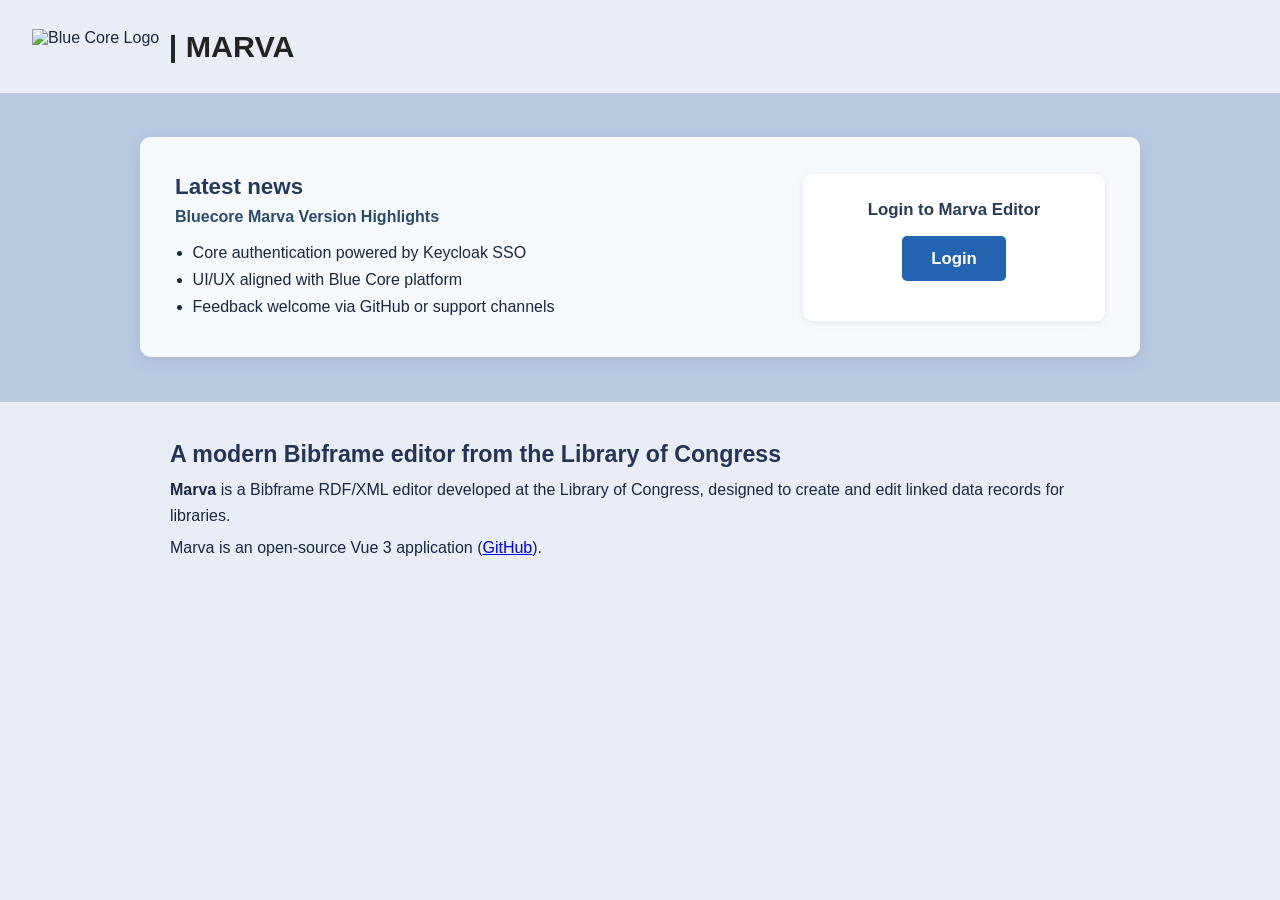
==== nginx/marva-login/index.html @ f7553d27 "24 marva sso update (#89) * marva-24: updated readme with new env values, added middleware, updated " ====
<!DOCTYPE html>
<html lang="en">
<head>
    <meta charset="utf-8"/>
    <meta name="viewport" content="width=device-width, initial-scale=1"/>
    <title>Marva Login</title>
    <style>
        body {
            margin: 0;
            font-family: Inter, "Helvetica Neue", Arial, sans-serif;
            background: #e9eef6;
            color: #1a2741;
        }
        .header {
            display: flex;
            align-items: center;
            padding: 1.8rem 2rem;
        }
        .header img {
            height: 34px;
            margin-right: 0.6rem;
        }
        .header .title {
            font-size: 1.9rem;
            font-weight: 700;
            color: #232323;
        }
        .mat {
            background: #b9cbe1;
            padding: 2.8rem 1rem;
            display: flex;
            justify-content: center;
        }
        .card {
            width: 930px;
            max-width: 96vw;
            background: #f7fafd;
            border-radius: 11px;
            box-shadow: 0 4px 16px rgba(40, 50, 100, 0.13);
            padding: 2.3rem 2.2rem;
            display: grid;
            gap: 1.5rem;
            grid-template-columns: 2fr 1fr;
        }
        .news h2 {
            margin: 0 0 0.5rem;
            font-size: 1.4rem;
            color: #25395d;
        }
        .news p {
            margin: 0 0 0.8rem;
            color: #294b6d;
            font-weight: 600;
        }
        .news ul {
            margin: 0;
            padding-left: 1.1rem;
            line-height: 1.7;
        }
        .login-box {
            background: #fff;
            border-radius: 9px;
            box-shadow: 0 2px 8px rgba(40, 60, 120, 0.1);
            padding: 1.6rem;
            text-align: center;
        }
        .login-box h3 {
            margin: 0 0 1rem;
            font-size: 1.05rem;
            color: #263b58;
        }
        .btn {
            display: inline-block;
            border: 0;
            border-radius: 5px;
            background: #2264af;
            color: #fff;
            font-size: 1.05rem;
            font-weight: 600;
            padding: 0.8rem 1.8rem;
            text-decoration: none;      /* no underline */
            cursor: pointer;
            transition: background-color 0.15s ease, transform 0.08s ease, box-shadow 0.15s ease;
        }
        .btn:hover {
            background: #1d5697;
            box-shadow: 0 4px 12px rgba(34, 100, 175, 0.25);
        }
        .btn:active {
            transform: translateY(1px) scale(0.99);
            background: #184a83;
        }
        .btn:focus-visible {
            outline: 2px solid #9ec0ea;
            outline-offset: 2px;
        }
        .about {
            max-width: 940px;
            margin: 2.4rem auto;
            padding: 0 1.2rem;
        }
        .about h2 {
            margin: 0 0 0.6rem;
            font-size: 1.45rem;
            color: #253354;
        }
        .about p {
            margin: 0.4rem 0;
            line-height: 1.6;
        }
        @media (max-width: 960px) {
            .card {
                grid-template-columns: 1fr;
            }
        }
    </style>

</head>
<body>
<header class="header">
    <img src="/assets/bluecore-small.png" alt="Blue Core Logo"/>
    <span class="title">| MARVA</span>
</header>

<section class="mat">
    <div class="card">
        <section class="news">
            <h2>Latest news</h2>
            <p>Bluecore Marva Version Highlights</p>
            <ul>
                <li>Core authentication powered by Keycloak SSO</li>
                <li>UI/UX aligned with Blue Core platform</li>
                <li>Feedback welcome via GitHub or support channels</li>
            </ul>
        </section>
        <section class="login-box">
            <h3>Login to Marva Editor</h3>
             <a class="btn" href="/marva/">Login</a>
        </section>
    </div>
</section>

<section class="about">
    <h2>A modern Bibframe editor from the Library of Congress</h2>
    <p>
        <strong>Marva</strong> is a Bibframe RDF/XML editor developed at the Library of Congress,
        designed to create and edit linked data records for libraries.
    </p>
    <p>
        Marva is an open-source Vue 3 application
        (<a href="https://github.com/lcnetdev/marva-quartz" target="_blank" rel="noopener">GitHub</a>).
    </p>
</section>

</body>
</html>
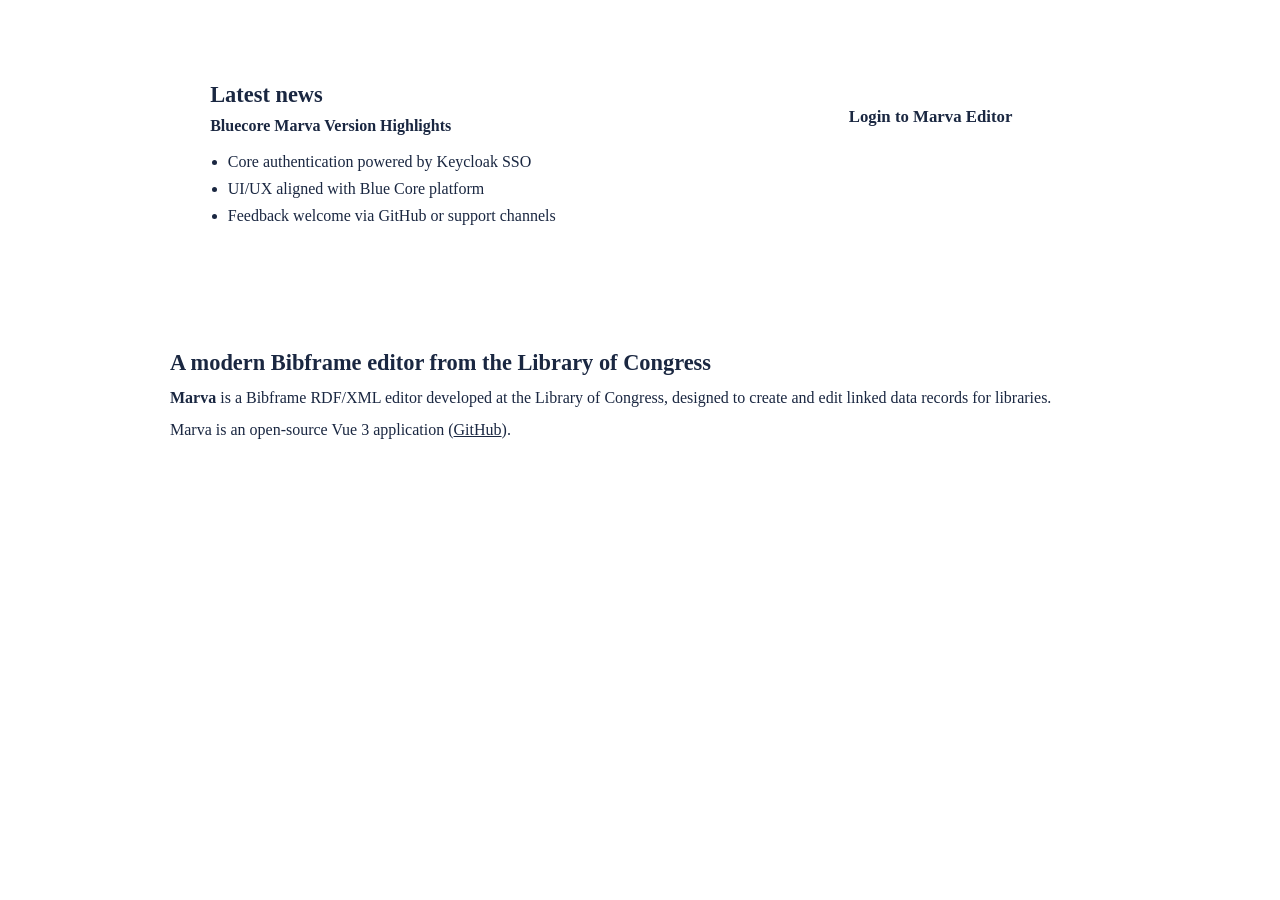
==== commit eb3d51ba: "feat: added header / footer and fixed marva login ux bug" ====
--- a/nginx/marva-login/index.html
+++ b/nginx/marva-login/index.html
@@ -4,153 +4,158 @@
     <meta charset="utf-8"/>
     <meta name="viewport" content="width=device-width, initial-scale=1"/>
     <title>Marva Login</title>
+    <script>
+        // Hide the page while assets/bluecore/marva-login.js checks for a Marva sign-in,
+        // so a signed-in user goes straight to Marva without seeing this page flash.
+        try {
+            if (window.localStorage.getItem('marva_jwt')) {
+                document.documentElement.classList.add('bluecore-checking-session');
+            }
+        } catch (e) { /* storage blocked: signed out */ }
+    </script>
+    <!-- defines <bluecore-header> and <bluecore-footer>, and loads their CSS -->
+    <script src="/assets/bluecore/bluecore-header-footer.js"></script>
     <style>
+        html.bluecore-checking-session body { visibility: hidden; }
+
         body {
+            display: flex;
+            flex-direction: column;
+            min-height: 100vh;
             margin: 0;
-            font-family: Inter, "Helvetica Neue", Arial, sans-serif;
-            background: #e9eef6;
+            font-family: var(--bluecore-font);
+            background: #ffffff;
             color: #1a2741;
         }
-        .header {
-            display: flex;
-            align-items: center;
-            padding: 1.8rem 2rem;
-        }
-        .header img {
-            height: 34px;
-            margin-right: 0.6rem;
-        }
-        .header .title {
-            font-size: 1.9rem;
-            font-weight: 700;
-            color: #232323;
-        }
+
+        bluecore-footer { flex: none; }
+
+        .marva-login-main { flex: 1 0 auto; }
+
         .mat {
-            background: #b9cbe1;
+            background: var(--bluecore-gray-light);
             padding: 2.8rem 1rem;
             display: flex;
             justify-content: center;
         }
+
         .card {
             width: 930px;
             max-width: 96vw;
-            background: #f7fafd;
+            box-sizing: border-box;
+            background: #ffffff;
+            border: 1px solid var(--bluecore-blue-35);
             border-radius: 11px;
-            box-shadow: 0 4px 16px rgba(40, 50, 100, 0.13);
             padding: 2.3rem 2.2rem;
             display: grid;
             gap: 1.5rem;
             grid-template-columns: 2fr 1fr;
         }
-        .news h2 {
-            margin: 0 0 0.5rem;
+
+        .news h2,
+        .about h2 {
+            margin: 0 0 0.6rem;
             font-size: 1.4rem;
-            color: #25395d;
+            color: var(--bluecore-blue);
         }
+
         .news p {
             margin: 0 0 0.8rem;
-            color: #294b6d;
+            color: var(--bluecore-blue-light);
             font-weight: 600;
         }
+
         .news ul {
             margin: 0;
             padding-left: 1.1rem;
             line-height: 1.7;
         }
+
         .login-box {
-            background: #fff;
+            background: var(--bluecore-gray-light);
             border-radius: 9px;
-            box-shadow: 0 2px 8px rgba(40, 60, 120, 0.1);
             padding: 1.6rem;
             text-align: center;
         }
+
         .login-box h3 {
             margin: 0 0 1rem;
             font-size: 1.05rem;
-            color: #263b58;
+            color: var(--bluecore-blue);
         }
+
+        /* same pill as the footer's "Contact us" button */
         .btn {
             display: inline-block;
-            border: 0;
-            border-radius: 5px;
-            background: #2264af;
-            color: #fff;
+            border-radius: 20px;
+            background: var(--bluecore-blue);
+            color: #ffffff;
             font-size: 1.05rem;
-            font-weight: 600;
-            padding: 0.8rem 1.8rem;
-            text-decoration: none;      /* no underline */
-            cursor: pointer;
-            transition: background-color 0.15s ease, transform 0.08s ease, box-shadow 0.15s ease;
+            font-weight: 700;
+            padding: 0.6rem 2rem;
+            text-decoration: none;
         }
-        .btn:hover {
-            background: #1d5697;
-            box-shadow: 0 4px 12px rgba(34, 100, 175, 0.25);
+
+        .btn:hover,
+        .btn:focus-visible {
+            background: var(--bluecore-blue-dark);
         }
-        .btn:active {
-            transform: translateY(1px) scale(0.99);
-            background: #184a83;
-        }
-        .btn:focus-visible {
-            outline: 2px solid #9ec0ea;
-            outline-offset: 2px;
-        }
+
         .about {
             max-width: 940px;
             margin: 2.4rem auto;
             padding: 0 1.2rem;
         }
-        .about h2 {
-            margin: 0 0 0.6rem;
-            font-size: 1.45rem;
-            color: #253354;
-        }
+
         .about p {
             margin: 0.4rem 0;
             line-height: 1.6;
         }
+
+        .about a { color: var(--bluecore-blue); }
+
         @media (max-width: 960px) {
-            .card {
-                grid-template-columns: 1fr;
-            }
+            .card { grid-template-columns: 1fr; }
         }
     </style>
-
 </head>
 <body>
-<header class="header">
-    <img src="/assets/bluecore-small.png" alt="Blue Core Logo"/>
-    <span class="title">| MARVA</span>
-</header>
+<bluecore-header app-name="MARVA" current-app="marva"></bluecore-header>
 
-<section class="mat">
-    <div class="card">
-        <section class="news">
-            <h2>Latest news</h2>
-            <p>Bluecore Marva Version Highlights</p>
-            <ul>
-                <li>Core authentication powered by Keycloak SSO</li>
-                <li>UI/UX aligned with Blue Core platform</li>
-                <li>Feedback welcome via GitHub or support channels</li>
-            </ul>
-        </section>
-        <section class="login-box">
-            <h3>Login to Marva Editor</h3>
-             <a class="btn" href="/marva/">Login</a>
-        </section>
-    </div>
-</section>
+<main class="marva-login-main">
+    <section class="mat">
+        <div class="card">
+            <section class="news">
+                <h2>Latest news</h2>
+                <p>Bluecore Marva Version Highlights</p>
+                <ul>
+                    <li>Core authentication powered by Keycloak SSO</li>
+                    <li>UI/UX aligned with Blue Core platform</li>
+                    <li>Feedback welcome via GitHub or support channels</li>
+                </ul>
+            </section>
+            <section class="login-box">
+                <h3>Login to Marva Editor</h3>
+                <a class="btn" href="/marva/">Login</a>
+            </section>
+        </div>
+    </section>
 
-<section class="about">
-    <h2>A modern Bibframe editor from the Library of Congress</h2>
-    <p>
-        <strong>Marva</strong> is a Bibframe RDF/XML editor developed at the Library of Congress,
-        designed to create and edit linked data records for libraries.
-    </p>
-    <p>
-        Marva is an open-source Vue 3 application
-        (<a href="https://github.com/lcnetdev/marva-quartz" target="_blank" rel="noopener">GitHub</a>).
-    </p>
-</section>
+    <section class="about">
+        <h2>A modern Bibframe editor from the Library of Congress</h2>
+        <p>
+            <strong>Marva</strong> is a Bibframe RDF/XML editor developed at the Library of Congress,
+            designed to create and edit linked data records for libraries.
+        </p>
+        <p>
+            Marva is an open-source Vue 3 application
+            (<a href="https://github.com/lcnetdev/marva-quartz" target="_blank" rel="noopener">GitHub</a>).
+        </p>
+    </section>
+</main>
 
+<bluecore-footer></bluecore-footer>
+
+<script src="/assets/bluecore/marva-login.js"></script>
 </body>
 </html>
